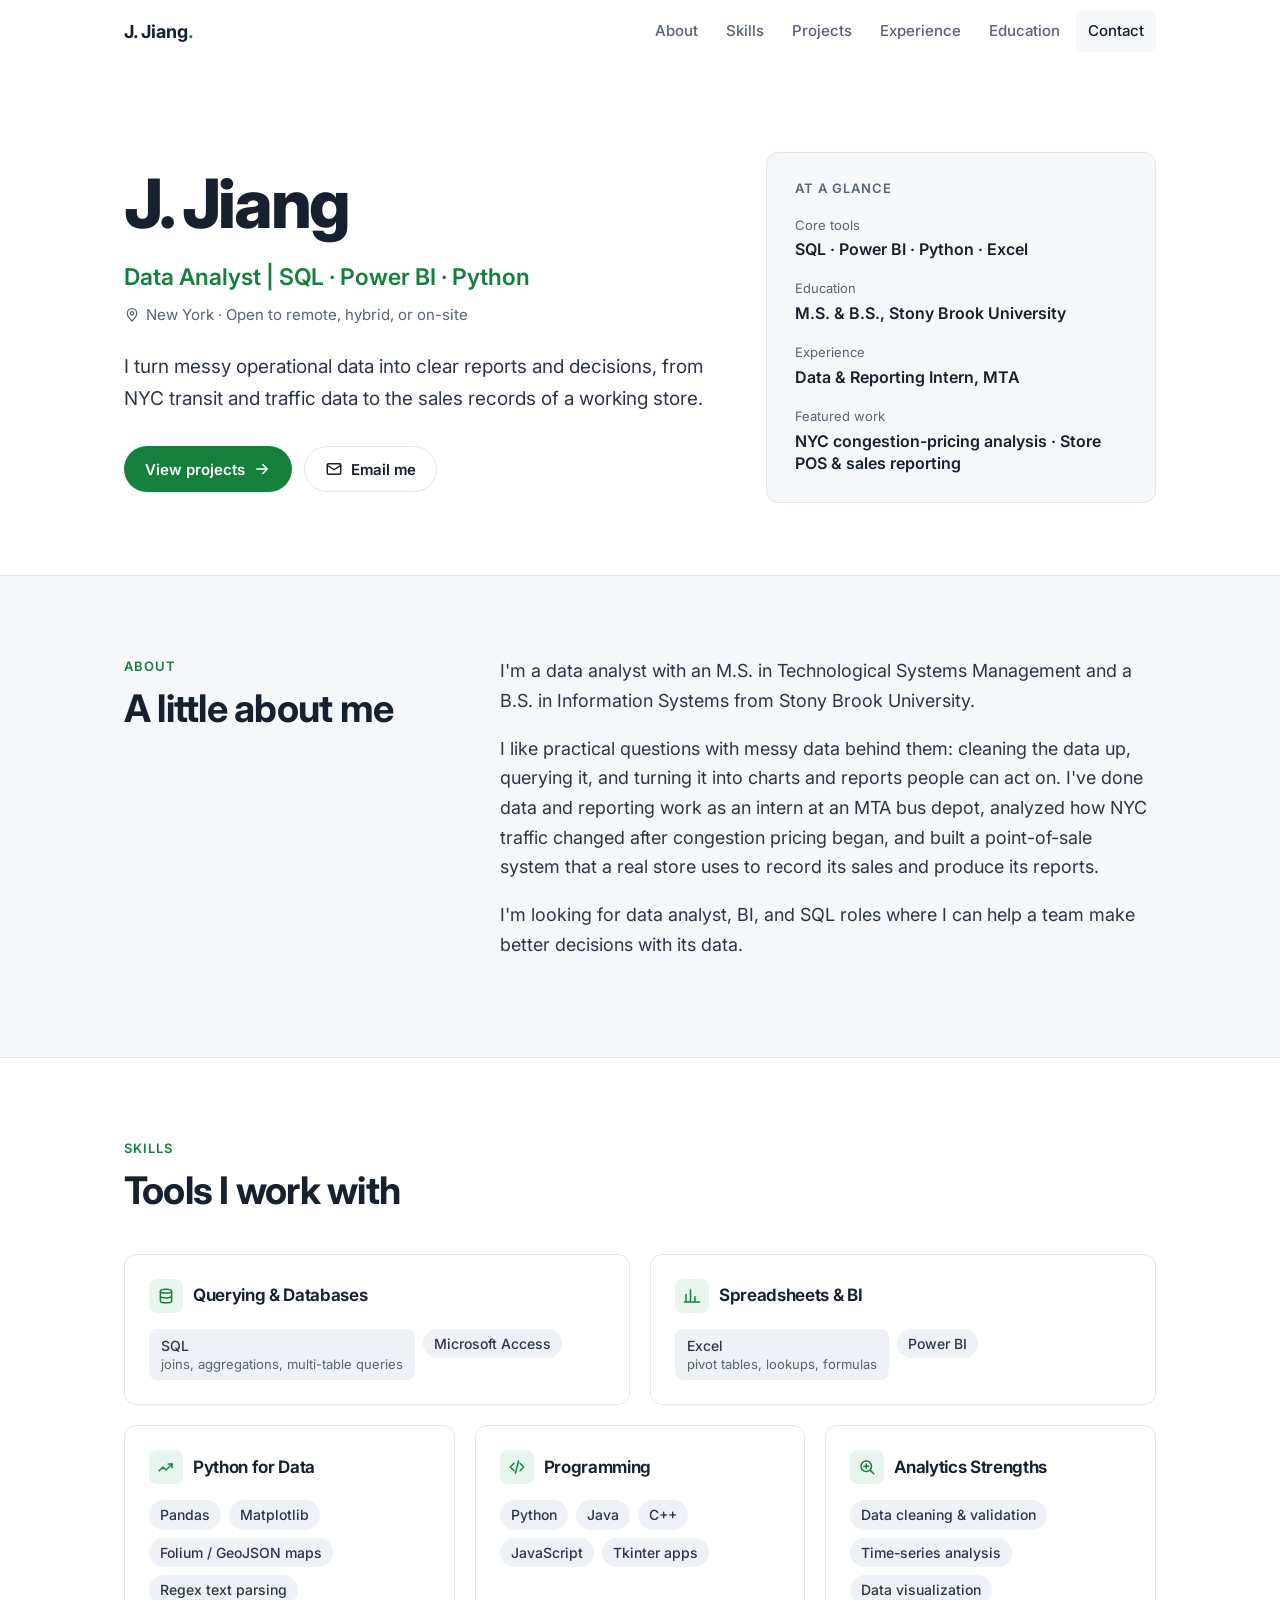
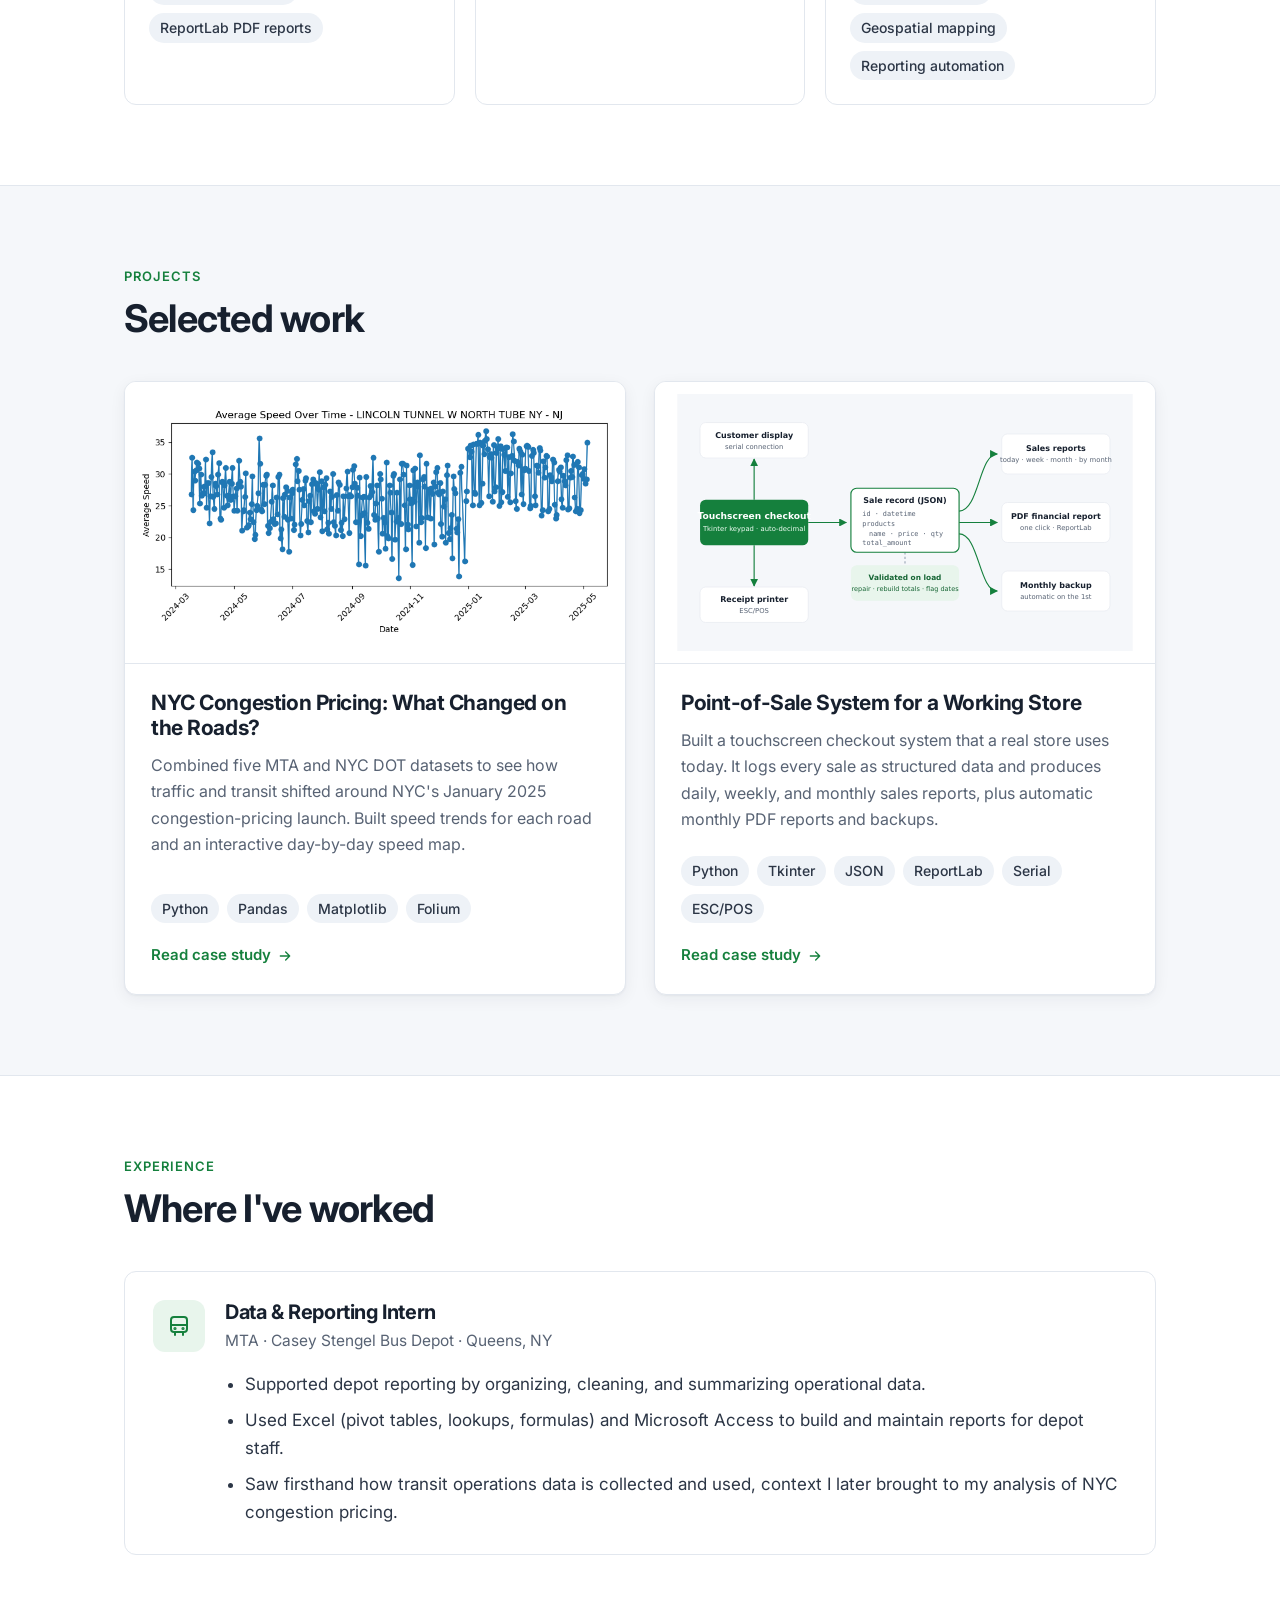
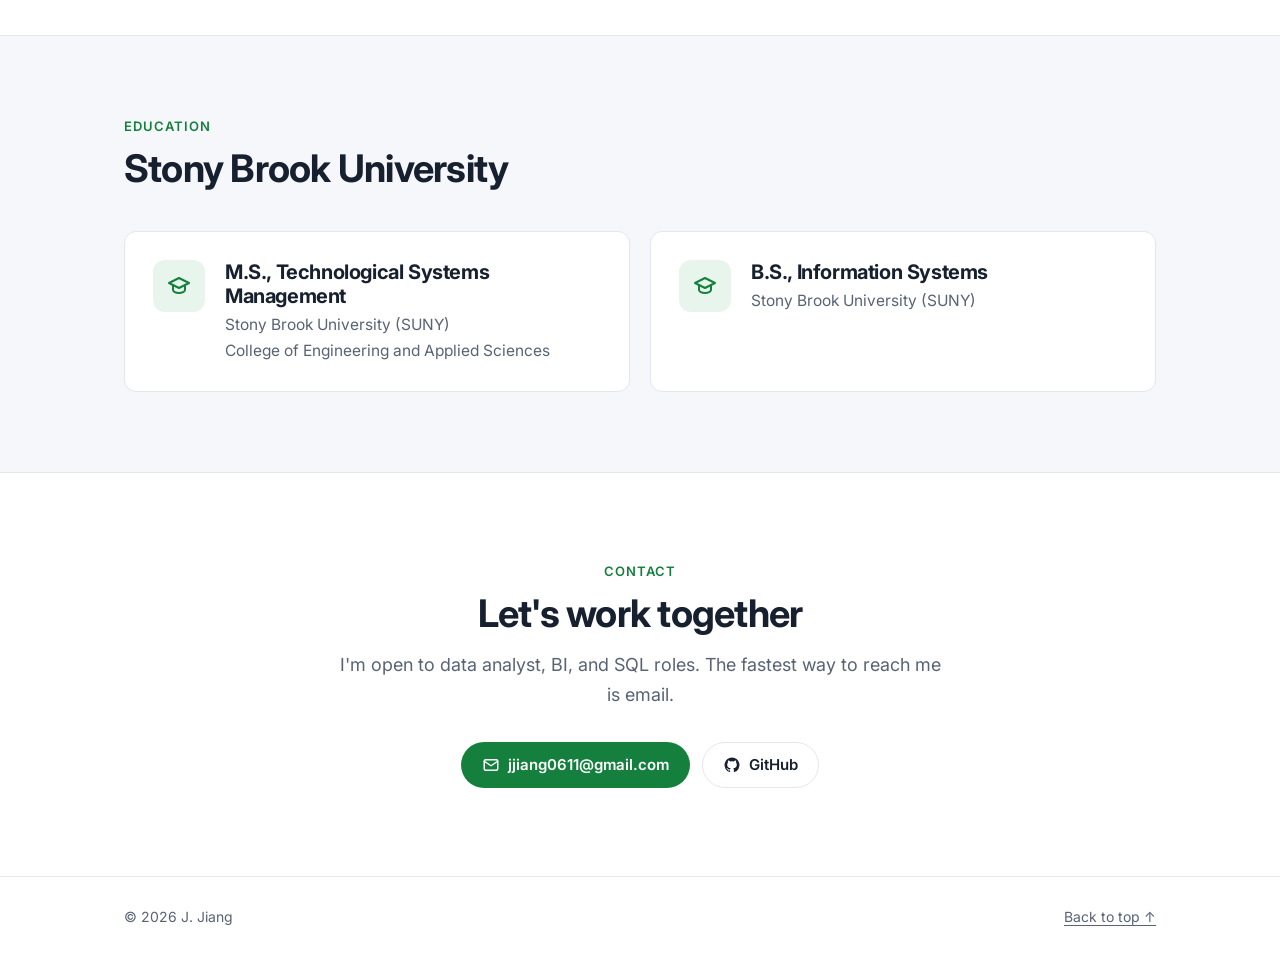
==== index.html @ 99c0aa12 "Add data analyst portfolio site Static site for GitHub Pages: home page with hero, about, skills, pr" ====
<!doctype html>
<html lang="en">
<head>
  <meta charset="utf-8">
  <meta name="viewport" content="width=device-width, initial-scale=1">
  <title>J. Jiang | Data Analyst: SQL · Power BI · Python</title>
  <meta name="description" content="J. Jiang, data analyst in New York. I turn messy operational data into clear reports and decisions, from NYC transit and traffic data to the sales records of a working store.">
  <link rel="canonical" href="https://jjiang0611.github.io/Portfolio-Website/">

  <meta property="og:type" content="website">
  <meta property="og:title" content="J. Jiang | Data Analyst: SQL · Power BI · Python">
  <meta property="og:description" content="I turn messy operational data into clear reports and decisions, from NYC transit and traffic data to the sales records of a working store.">
  <meta property="og:url" content="https://jjiang0611.github.io/Portfolio-Website/">
  <meta property="og:image" content="https://jjiang0611.github.io/Portfolio-Website/assets/img/og-image.png">
  <meta name="twitter:card" content="summary_large_image">

  <link rel="icon" href="assets/img/favicon.svg" type="image/svg+xml">
  <link rel="preconnect" href="https://fonts.googleapis.com">
  <link rel="preconnect" href="https://fonts.gstatic.com" crossorigin>
  <link href="https://fonts.googleapis.com/css2?family=Inter:wght@400;500;600;700;800&display=swap" rel="stylesheet">
  <link rel="stylesheet" href="assets/css/style.css">
</head>
<body>
  <a class="skip-link" href="#main">Skip to content</a>

  <header class="nav" id="top">
    <div class="container">
      <a class="brand" href="#top">J. Jiang<span>.</span></a>
      <button class="nav-toggle" type="button" aria-label="Open menu" aria-expanded="false" aria-controls="nav-links">
        <svg viewBox="0 0 24 24" fill="none" stroke="currentColor" stroke-width="2" stroke-linecap="round" aria-hidden="true"><path d="M4 7h16M4 12h16M4 17h16"/></svg>
      </button>
      <nav aria-label="Primary">
        <ul class="nav-links" id="nav-links">
          <li><a href="#about">About</a></li>
          <li><a href="#skills">Skills</a></li>
          <li><a href="#projects">Projects</a></li>
          <li><a href="#experience">Experience</a></li>
          <li><a href="#education">Education</a></li>
          <li><a href="#contact">Contact</a></li>
        </ul>
      </nav>
    </div>
  </header>

  <main id="main">
    <!-- Hero -->
    <section class="hero" aria-labelledby="hero-name">
      <div class="container">
        <div>
          <h1 id="hero-name">J. Jiang</h1>
          <p class="headline">Data Analyst | SQL · Power BI · Python</p>
          <p class="location">
            <svg viewBox="0 0 24 24" fill="none" stroke="currentColor" stroke-width="2" stroke-linecap="round" stroke-linejoin="round" aria-hidden="true"><path d="M12 21s-7-6.2-7-11.5a7 7 0 0 1 14 0C19 14.8 12 21 12 21z"/><circle cx="12" cy="9.5" r="2.5"/></svg>
            New York · Open to remote, hybrid, or on-site
          </p>
          <p class="lede">I turn messy operational data into clear reports and decisions, from NYC transit and traffic data to the sales records of a working store.</p>
          <div class="btn-group">
            <a class="btn btn-primary" href="#projects">
              View projects
              <svg viewBox="0 0 24 24" fill="none" stroke="currentColor" stroke-width="2" stroke-linecap="round" stroke-linejoin="round" aria-hidden="true"><path d="M5 12h14M13 6l6 6-6 6"/></svg>
            </a>
            <a class="btn btn-secondary" href="assets/resume.pdf" data-resume download>
              <svg viewBox="0 0 24 24" fill="none" stroke="currentColor" stroke-width="2" stroke-linecap="round" stroke-linejoin="round" aria-hidden="true"><path d="M12 4v11M7 10l5 5 5-5M5 20h14"/></svg>
              Download resume
            </a>
            <a class="btn btn-secondary" href="mailto:jjiang0611@gmail.com">
              <svg viewBox="0 0 24 24" fill="none" stroke="currentColor" stroke-width="2" stroke-linecap="round" stroke-linejoin="round" aria-hidden="true"><rect x="3" y="5" width="18" height="14" rx="2"/><path d="M3 7l9 6 9-6"/></svg>
              Email me
            </a>
          </div>
        </div>

        <aside class="glance" aria-label="At a glance">
          <h2>At a glance</h2>
          <dl>
            <div>
              <dt>Core tools</dt>
              <dd>SQL · Power BI · Python · Excel</dd>
            </div>
            <div>
              <dt>Education</dt>
              <dd>M.S. &amp; B.S., Stony Brook University</dd>
            </div>
            <div>
              <dt>Experience</dt>
              <dd>Data &amp; Reporting Intern, MTA</dd>
            </div>
            <div>
              <dt>Featured work</dt>
              <dd>NYC congestion-pricing analysis · Store POS &amp; sales reporting</dd>
            </div>
          </dl>
        </aside>
      </div>
    </section>

    <!-- About -->
    <section class="section section-alt" id="about" aria-labelledby="about-title">
      <div class="container about-grid">
        <div class="section-head">
          <span class="eyebrow">About</span>
          <h2 id="about-title">A little about me</h2>
        </div>
        <div class="about-body">
          <p>I'm a data analyst with an M.S. in Technological Systems Management and a B.S. in Information Systems from Stony Brook University.</p>
          <p>I like practical questions with messy data behind them: cleaning the data up, querying it, and turning it into charts and reports people can act on. I've done data and reporting work as an intern at an MTA bus depot, analyzed how NYC traffic changed after congestion pricing began, and built a point-of-sale system that a real store uses to record its sales and produce its reports.</p>
          <p>I'm looking for data analyst, BI, and SQL roles where I can help a team make better decisions with its data.</p>
        </div>
      </div>
    </section>

    <!-- Skills -->
    <section class="section" id="skills" aria-labelledby="skills-title">
      <div class="container">
        <div class="section-head">
          <span class="eyebrow">Skills</span>
          <h2 id="skills-title">Tools I work with</h2>
        </div>
        <div class="skills-grid">
          <article class="skill-card is-wide">
            <h3>
              <span class="skill-icon"><svg viewBox="0 0 24 24" fill="none" stroke="currentColor" stroke-width="2" stroke-linecap="round" stroke-linejoin="round" aria-hidden="true"><ellipse cx="12" cy="5.5" rx="7.5" ry="2.5"/><path d="M4.5 5.5v13c0 1.4 3.4 2.5 7.5 2.5s7.5-1.1 7.5-2.5v-13"/><path d="M4.5 12c0 1.4 3.4 2.5 7.5 2.5s7.5-1.1 7.5-2.5"/></svg></span>
              Querying &amp; Databases
            </h3>
            <ul class="tags">
              <li class="tag tag-detail">SQL <small>joins, aggregations, multi-table queries</small></li>
              <li class="tag">Microsoft Access</li>
            </ul>
          </article>

          <article class="skill-card is-wide">
            <h3>
              <span class="skill-icon"><svg viewBox="0 0 24 24" fill="none" stroke="currentColor" stroke-width="2" stroke-linecap="round" stroke-linejoin="round" aria-hidden="true"><path d="M4 20V10M10 20V4M16 20v-7M22 20H2"/></svg></span>
              Spreadsheets &amp; BI
            </h3>
            <ul class="tags">
              <li class="tag tag-detail">Excel <small>pivot tables, lookups, formulas</small></li>
              <li class="tag">Power BI</li>
            </ul>
          </article>

          <article class="skill-card">
            <h3>
              <span class="skill-icon"><svg viewBox="0 0 24 24" fill="none" stroke="currentColor" stroke-width="2" stroke-linecap="round" stroke-linejoin="round" aria-hidden="true"><path d="M3 17l5-5 4 4 8-8"/><path d="M15 8h5v5"/></svg></span>
              Python for Data
            </h3>
            <ul class="tags">
              <li class="tag">Pandas</li>
              <li class="tag">Matplotlib</li>
              <li class="tag">Folium / GeoJSON maps</li>
              <li class="tag">Regex text parsing</li>
              <li class="tag">ReportLab PDF reports</li>
            </ul>
          </article>

          <article class="skill-card">
            <h3>
              <span class="skill-icon"><svg viewBox="0 0 24 24" fill="none" stroke="currentColor" stroke-width="2" stroke-linecap="round" stroke-linejoin="round" aria-hidden="true"><path d="M8 7l-5 5 5 5M16 7l5 5-5 5M14 4l-4 16"/></svg></span>
              Programming
            </h3>
            <ul class="tags">
              <li class="tag">Python</li>
              <li class="tag">Java</li>
              <li class="tag">C++</li>
              <li class="tag">JavaScript</li>
              <li class="tag">Tkinter apps</li>
            </ul>
          </article>

          <article class="skill-card">
            <h3>
              <span class="skill-icon"><svg viewBox="0 0 24 24" fill="none" stroke="currentColor" stroke-width="2" stroke-linecap="round" stroke-linejoin="round" aria-hidden="true"><circle cx="11" cy="11" r="7"/><path d="M21 21l-4.5-4.5M8 11h6M11 8v6"/></svg></span>
              Analytics Strengths
            </h3>
            <ul class="tags">
              <li class="tag">Data cleaning &amp; validation</li>
              <li class="tag">Time-series analysis</li>
              <li class="tag">Data visualization</li>
              <li class="tag">Geospatial mapping</li>
              <li class="tag">Reporting automation</li>
            </ul>
          </article>
        </div>
      </div>
    </section>

    <!-- Projects -->
    <section class="section section-alt" id="projects" aria-labelledby="projects-title">
      <div class="container">
        <div class="section-head">
          <span class="eyebrow">Projects</span>
          <h2 id="projects-title">Selected work</h2>
        </div>
        <div class="projects-grid">
          <article class="project-card">
            <div class="project-thumb">
              <img src="assets/img/lincoln-tunnel-west-north-tube.png" alt="Line chart of average daily speed in the Lincoln Tunnel westbound north tube, March 2024 to May 2025, rising after January 2025." loading="lazy" width="790" height="390">
            </div>
            <div class="project-body">
              <h3><a href="projects/congestion-pricing.html">NYC Congestion Pricing: What Changed on the Roads?</a></h3>
              <p>Combined five MTA and NYC DOT datasets to see how traffic and transit shifted around NYC's January 2025 congestion-pricing launch. Built speed trends for each road and an interactive day-by-day speed map.</p>
              <ul class="tags" aria-label="Tools">
                <li class="tag">Python</li>
                <li class="tag">Pandas</li>
                <li class="tag">Matplotlib</li>
                <li class="tag">Folium</li>
              </ul>
              <span class="read-more" aria-hidden="true">
                Read case study
                <svg viewBox="0 0 24 24" fill="none" stroke="currentColor" stroke-width="2" stroke-linecap="round" stroke-linejoin="round"><path d="M5 12h14M13 6l6 6-6 6"/></svg>
              </span>
            </div>
          </article>

          <article class="project-card">
            <div class="project-thumb">
              <img src="assets/img/pos-data-flow.svg" alt="Diagram: touchscreen checkout feeds a customer display, a receipt printer, and a JSON sale record that powers sales reports, PDF reports, and monthly backups." loading="lazy" width="800" height="450">
            </div>
            <div class="project-body">
              <h3><a href="projects/pos-system.html">Point-of-Sale System for a Working Store</a></h3>
              <p>Built a touchscreen checkout system that a real store uses today. It logs every sale as structured data and produces daily, weekly, and monthly sales reports, plus automatic monthly PDF reports and backups.</p>
              <ul class="tags" aria-label="Tools">
                <li class="tag">Python</li>
                <li class="tag">Tkinter</li>
                <li class="tag">JSON</li>
                <li class="tag">ReportLab</li>
                <li class="tag">Serial</li>
                <li class="tag">ESC/POS</li>
              </ul>
              <span class="read-more" aria-hidden="true">
                Read case study
                <svg viewBox="0 0 24 24" fill="none" stroke="currentColor" stroke-width="2" stroke-linecap="round" stroke-linejoin="round"><path d="M5 12h14M13 6l6 6-6 6"/></svg>
              </span>
            </div>
          </article>
        </div>
      </div>
    </section>

    <!-- Experience -->
    <section class="section" id="experience" aria-labelledby="experience-title">
      <div class="container">
        <div class="section-head">
          <span class="eyebrow">Experience</span>
          <h2 id="experience-title">Where I've worked</h2>
        </div>
        <div class="entries">
          <article class="entry">
            <div class="entry-icon"><svg viewBox="0 0 24 24" fill="none" stroke="currentColor" stroke-width="2" stroke-linecap="round" stroke-linejoin="round" aria-hidden="true"><rect x="4" y="3" width="16" height="15" rx="3"/><path d="M4 11h16M8 18v3M16 18v3"/><circle cx="8" cy="14.5" r="0.6" fill="currentColor"/><circle cx="16" cy="14.5" r="0.6" fill="currentColor"/></svg></div>
            <div>
              <h3>Data &amp; Reporting Intern</h3>
              <p class="org">MTA · Casey Stengel Bus Depot · Queens, NY</p>
              <ul>
                <li>Supported depot reporting by organizing, cleaning, and summarizing operational data.</li>
                <li>Used Excel (pivot tables, lookups, formulas) and Microsoft Access to build and maintain reports for depot staff.</li>
                <li>Saw firsthand how transit operations data is collected and used, context I later brought to my analysis of NYC congestion pricing.</li>
              </ul>
            </div>
          </article>
        </div>
      </div>
    </section>

    <!-- Education -->
    <section class="section section-alt" id="education" aria-labelledby="education-title">
      <div class="container">
        <div class="section-head">
          <span class="eyebrow">Education</span>
          <h2 id="education-title">Stony Brook University</h2>
        </div>
        <div class="edu-grid">
          <article class="entry">
            <div class="entry-icon"><svg viewBox="0 0 24 24" fill="none" stroke="currentColor" stroke-width="2" stroke-linecap="round" stroke-linejoin="round" aria-hidden="true"><path d="M2 9l10-5 10 5-10 5z"/><path d="M6 11v5c0 1.5 2.7 3 6 3s6-1.5 6-3v-5"/></svg></div>
            <div>
              <h3>M.S., Technological Systems Management</h3>
              <p class="org">Stony Brook University (SUNY)<br>College of Engineering and Applied Sciences</p>
            </div>
          </article>
          <article class="entry">
            <div class="entry-icon"><svg viewBox="0 0 24 24" fill="none" stroke="currentColor" stroke-width="2" stroke-linecap="round" stroke-linejoin="round" aria-hidden="true"><path d="M2 9l10-5 10 5-10 5z"/><path d="M6 11v5c0 1.5 2.7 3 6 3s6-1.5 6-3v-5"/></svg></div>
            <div>
              <h3>B.S., Information Systems</h3>
              <p class="org">Stony Brook University (SUNY)</p>
            </div>
          </article>
        </div>
      </div>
    </section>

    <!-- Contact -->
    <section class="contact" id="contact" aria-labelledby="contact-title">
      <div class="container">
        <span class="eyebrow">Contact</span>
        <h2 id="contact-title">Let's work together</h2>
        <p>I'm open to data analyst, BI, and SQL roles. The fastest way to reach me is email.</p>
        <div class="btn-group">
          <a class="btn btn-primary" href="mailto:jjiang0611@gmail.com">
            <svg viewBox="0 0 24 24" fill="none" stroke="currentColor" stroke-width="2" stroke-linecap="round" stroke-linejoin="round" aria-hidden="true"><rect x="3" y="5" width="18" height="14" rx="2"/><path d="M3 7l9 6 9-6"/></svg>
            jjiang0611@gmail.com
          </a>
          <a class="btn btn-secondary" href="https://github.com/jjiang0611" target="_blank" rel="noopener">
            <svg viewBox="0 0 24 24" fill="currentColor" aria-hidden="true"><path d="M12 2a10 10 0 0 0-3.16 19.49c.5.09.68-.22.68-.48v-1.7c-2.78.6-3.37-1.34-3.37-1.34-.45-1.16-1.11-1.47-1.11-1.47-.91-.62.07-.6.07-.6 1 .07 1.53 1.03 1.53 1.03.9 1.52 2.34 1.08 2.91.83.09-.65.35-1.09.63-1.34-2.22-.25-4.55-1.11-4.55-4.94 0-1.09.39-1.98 1.03-2.68-.1-.25-.45-1.27.1-2.64 0 0 .84-.27 2.75 1.02a9.56 9.56 0 0 1 5 0c1.91-1.29 2.75-1.02 2.75-1.02.55 1.37.2 2.39.1 2.64.64.7 1.03 1.59 1.03 2.68 0 3.84-2.34 4.69-4.57 4.93.36.31.68.92.68 1.85v2.75c0 .27.18.58.69.48A10 10 0 0 0 12 2z"/></svg>
            GitHub
          </a>
          <a class="btn btn-secondary" href="assets/resume.pdf" data-resume download>
            <svg viewBox="0 0 24 24" fill="none" stroke="currentColor" stroke-width="2" stroke-linecap="round" stroke-linejoin="round" aria-hidden="true"><path d="M12 4v11M7 10l5 5 5-5M5 20h14"/></svg>
            Download resume
          </a>
        </div>
      </div>
    </section>
  </main>

  <footer class="footer">
    <div class="container">
      <span>© <span data-year>2026</span> J. Jiang</span>
      <a href="#top">Back to top ↑</a>
    </div>
  </footer>

  <script src="assets/js/main.js"></script>
</body>
</html>
---- assets/css/style.css ----
/* ==========================================================================
   J. Jiang — Portfolio
   Clean, light, single-accent theme.
   ========================================================================== */

:root {
  --bg: #ffffff;
  --surface: #f5f7fa;
  --surface-2: #eef2f7;
  --text: #17202e;
  --muted: #586374;
  --border: #e2e7ee;
  --accent: #15803d;
  --accent-ink: #166534;
  --accent-soft: #e8f5ec;

  --radius: 12px;
  --radius-sm: 8px;
  --shadow: 0 1px 2px rgba(23, 32, 46, 0.04), 0 4px 16px rgba(23, 32, 46, 0.06);
  --shadow-hover: 0 2px 4px rgba(23, 32, 46, 0.06), 0 12px 32px rgba(23, 32, 46, 0.10);

  --max: 1080px;
  --gutter: 24px;
  --nav-h: 64px;

  --font: "Inter", system-ui, -apple-system, "Segoe UI", Roboto, sans-serif;
}

*,
*::before,
*::after {
  box-sizing: border-box;
}

html {
  scroll-behavior: smooth;
  scroll-padding-top: calc(var(--nav-h) + 16px);
  -webkit-text-size-adjust: 100%;
}

body {
  margin: 0;
  background: var(--bg);
  color: var(--text);
  font-family: var(--font);
  font-size: 17px;
  line-height: 1.65;
  -webkit-font-smoothing: antialiased;
}

[hidden] {
  display: none !important;
}

img,
svg {
  display: block;
  max-width: 100%;
  height: auto;
}

a {
  color: var(--accent);
  text-decoration-thickness: 1px;
  text-underline-offset: 3px;
}

a:hover {
  color: var(--accent-ink);
}

:focus-visible {
  outline: 3px solid var(--accent);
  outline-offset: 3px;
  border-radius: 4px;
}

h1,
h2,
h3 {
  line-height: 1.2;
  letter-spacing: -0.02em;
  margin: 0;
}

p {
  margin: 0 0 1em;
}

.container {
  width: 100%;
  max-width: var(--max);
  margin: 0 auto;
  padding: 0 var(--gutter);
}

.skip-link {
  position: absolute;
  left: -999px;
  top: 8px;
  background: var(--text);
  color: #fff;
  padding: 8px 14px;
  border-radius: var(--radius-sm);
  z-index: 100;
}

.skip-link:focus {
  left: 8px;
}

/* --- Navigation ---------------------------------------------------------- */

.nav {
  position: sticky;
  top: 0;
  z-index: 50;
  height: var(--nav-h);
  background: rgba(255, 255, 255, 0.92);
  backdrop-filter: saturate(180%) blur(10px);
  -webkit-backdrop-filter: saturate(180%) blur(10px);
  border-bottom: 1px solid transparent;
  transition: border-color 0.2s ease;
}

.nav.is-scrolled {
  border-bottom-color: var(--border);
}

.nav .container {
  display: flex;
  align-items: center;
  justify-content: space-between;
  height: 100%;
}

.brand {
  font-weight: 700;
  font-size: 18px;
  letter-spacing: -0.01em;
  color: var(--text);
  text-decoration: none;
}

.brand:hover {
  color: var(--text);
}

.brand span {
  color: var(--accent);
}

.nav-links {
  display: flex;
  align-items: center;
  gap: 4px;
  list-style: none;
  margin: 0;
  padding: 0;
}

.nav-links a {
  display: block;
  padding: 8px 12px;
  border-radius: var(--radius-sm);
  color: var(--muted);
  font-size: 15px;
  font-weight: 500;
  text-decoration: none;
}

.nav-links a:hover,
.nav-links a[aria-current="true"] {
  color: var(--text);
  background: var(--surface);
}

.nav-toggle {
  display: none;
  align-items: center;
  justify-content: center;
  width: 44px;
  height: 44px;
  margin-right: -10px;
  border: 0;
  background: transparent;
  color: var(--text);
  cursor: pointer;
  border-radius: var(--radius-sm);
}

.nav-toggle svg {
  width: 24px;
  height: 24px;
}

/* --- Buttons ------------------------------------------------------------- */

.btn {
  display: inline-flex;
  align-items: center;
  gap: 8px;
  min-height: 46px;
  padding: 10px 20px;
  border-radius: 999px;
  border: 1px solid transparent;
  font: inherit;
  font-size: 15px;
  font-weight: 600;
  line-height: 1;
  text-decoration: none;
  cursor: pointer;
  transition: background 0.15s ease, border-color 0.15s ease, color 0.15s ease, transform 0.15s ease;
}

.btn svg {
  width: 18px;
  height: 18px;
  flex: none;
}

.btn-primary {
  background: var(--accent);
  color: #fff;
}

.btn-primary:hover {
  background: var(--accent-ink);
  color: #fff;
}

.btn-secondary {
  background: var(--bg);
  border-color: var(--border);
  color: var(--text);
}

.btn-secondary:hover {
  border-color: #c9d1dc;
  background: var(--surface);
  color: var(--text);
}

.btn-group {
  display: flex;
  flex-wrap: wrap;
  gap: 12px;
}

/* --- Hero ---------------------------------------------------------------- */

.hero {
  padding: 88px 0 72px;
}

.hero .container {
  display: grid;
  grid-template-columns: minmax(0, 1.5fr) minmax(0, 1fr);
  gap: 56px;
  align-items: center;
}

.hero h1 {
  font-size: clamp(44px, 7vw, 68px);
  font-weight: 800;
  letter-spacing: -0.035em;
}

.hero .headline {
  margin: 14px 0 6px;
  font-size: clamp(19px, 2.4vw, 23px);
  font-weight: 600;
  color: var(--accent);
}

.hero .location {
  display: flex;
  align-items: center;
  gap: 6px;
  margin: 0 0 24px;
  color: var(--muted);
  font-size: 15px;
}

.hero .location svg {
  width: 16px;
  height: 16px;
  flex: none;
}

.hero .lede {
  max-width: 34em;
  font-size: 19px;
  color: #2c3646;
  margin-bottom: 32px;
}

.glance {
  background: var(--surface);
  border: 1px solid var(--border);
  border-radius: var(--radius);
  padding: 28px;
}

.glance h2 {
  font-size: 13px;
  font-weight: 600;
  letter-spacing: 0.08em;
  text-transform: uppercase;
  color: var(--muted);
  margin-bottom: 18px;
}

.glance dl {
  margin: 0;
  display: grid;
  gap: 18px;
}

.glance dt {
  font-size: 13px;
  color: var(--muted);
  margin-bottom: 2px;
}

.glance dd {
  margin: 0;
  font-weight: 600;
  font-size: 16px;
  line-height: 1.4;
}

/* --- Sections ------------------------------------------------------------ */

.section {
  padding: 80px 0;
}

.section-alt {
  background: var(--surface);
  border-top: 1px solid var(--border);
  border-bottom: 1px solid var(--border);
}

.section-head {
  margin-bottom: 40px;
}

.eyebrow {
  display: block;
  font-size: 13px;
  font-weight: 600;
  letter-spacing: 0.08em;
  text-transform: uppercase;
  color: var(--accent);
  margin-bottom: 8px;
}

.section-head h2 {
  font-size: clamp(30px, 4vw, 38px);
  font-weight: 700;
}

.about-grid {
  display: grid;
  grid-template-columns: minmax(0, 1fr) minmax(0, 2fr);
  gap: 48px;
}

.about-grid .section-head {
  margin-bottom: 0;
}

.about-body {
  font-size: 18px;
  color: #2c3646;
  max-width: 40em;
}

/* --- Skills -------------------------------------------------------------- */

.skills-grid {
  display: grid;
  grid-template-columns: repeat(6, minmax(0, 1fr));
  gap: 20px;
}

/* Two wide cards on the first row, three on the second */
.skill-card {
  grid-column: span 2;
}

.skill-card.is-wide {
  grid-column: span 3;
}

.skill-card {
  background: var(--bg);
  border: 1px solid var(--border);
  border-radius: var(--radius);
  padding: 24px;
}

.skill-card h3 {
  display: flex;
  align-items: center;
  gap: 10px;
  font-size: 17px;
  font-weight: 650;
  margin-bottom: 16px;
}

.skill-icon {
  display: grid;
  place-items: center;
  width: 34px;
  height: 34px;
  border-radius: var(--radius-sm);
  background: var(--accent-soft);
  color: var(--accent);
  flex: none;
}

.skill-icon svg {
  width: 18px;
  height: 18px;
}

.tags {
  display: flex;
  flex-wrap: wrap;
  gap: 8px;
  align-items: flex-start;
  list-style: none;
  margin: 0;
  padding: 0;
}

.tag {
  display: inline-block;
  padding: 5px 11px;
  border-radius: 999px;
  background: var(--surface-2);
  color: #2c3646;
  font-size: 14px;
  font-weight: 500;
  line-height: 1.4;
}

.tag small {
  color: var(--muted);
  font-size: 13px;
  font-weight: 400;
}

/* A tool with a short list of specifics under it */
.tag-detail {
  border-radius: var(--radius-sm);
  padding: 7px 12px;
}

.tag-detail small {
  display: block;
}

/* --- Projects ------------------------------------------------------------ */

.projects-grid {
  display: grid;
  grid-template-columns: repeat(2, minmax(0, 1fr));
  gap: 28px;
}

.project-card {
  position: relative;
  display: flex;
  flex-direction: column;
  background: var(--bg);
  border: 1px solid var(--border);
  border-radius: var(--radius);
  overflow: hidden;
  box-shadow: var(--shadow);
  transition: box-shadow 0.2s ease, transform 0.2s ease;
}

.project-card:hover {
  box-shadow: var(--shadow-hover);
  transform: translateY(-2px);
}

.project-thumb {
  aspect-ratio: 16 / 9;
  background: var(--surface);
  border-bottom: 1px solid var(--border);
  overflow: hidden;
}

.project-thumb img,
.project-thumb svg {
  width: 100%;
  height: 100%;
  object-fit: cover;
  object-position: center;
}

.project-thumb img {
  object-fit: contain;
  padding: 12px;
  background: #fff;
}

.project-body {
  display: flex;
  flex-direction: column;
  flex: 1;
  padding: 26px;
}

.project-body h3 {
  font-size: 21px;
  font-weight: 700;
  margin-bottom: 12px;
}

.project-body h3 a {
  color: var(--text);
  text-decoration: none;
}

/* Whole card is clickable via the title link */
.project-body h3 a::after {
  content: "";
  position: absolute;
  inset: 0;
}

.project-body p {
  color: var(--muted);
  font-size: 16px;
}

.project-body .tags {
  margin-top: auto;
  padding-top: 8px;
}

.read-more {
  display: inline-flex;
  align-items: center;
  gap: 6px;
  margin-top: 20px;
  font-size: 15px;
  font-weight: 600;
  color: var(--accent);
}

.read-more svg {
  width: 16px;
  height: 16px;
  transition: transform 0.15s ease;
}

.project-card:hover .read-more svg {
  transform: translateX(3px);
}

/* --- Timeline (experience / education) ----------------------------------- */

.entries {
  display: grid;
  gap: 20px;
}

.entry {
  display: grid;
  grid-template-columns: 52px minmax(0, 1fr);
  gap: 20px;
  background: var(--bg);
  border: 1px solid var(--border);
  border-radius: var(--radius);
  padding: 28px;
}

.entry-icon {
  display: grid;
  place-items: center;
  width: 52px;
  height: 52px;
  border-radius: var(--radius);
  background: var(--accent-soft);
  color: var(--accent);
}

.entry-icon svg {
  width: 24px;
  height: 24px;
}

.entry h3 {
  font-size: 20px;
  font-weight: 700;
}

.entry .org {
  margin: 4px 0 0;
  color: var(--muted);
  font-size: 15.5px;
}

.entry ul {
  margin: 16px 0 0;
  padding-left: 20px;
  color: #2c3646;
}

.entry li + li {
  margin-top: 8px;
}

.edu-grid {
  display: grid;
  grid-template-columns: repeat(2, minmax(0, 1fr));
  gap: 20px;
}

/* --- Contact ------------------------------------------------------------- */

.contact {
  padding: 88px 0;
  text-align: center;
}

.contact h2 {
  font-size: clamp(30px, 4vw, 38px);
  font-weight: 700;
  margin-bottom: 14px;
}

.contact p {
  max-width: 34em;
  margin: 0 auto 32px;
  color: var(--muted);
  font-size: 18px;
}

.contact .btn-group {
  justify-content: center;
}

.footer {
  border-top: 1px solid var(--border);
  padding: 28px 0;
  color: var(--muted);
  font-size: 14px;
}

.footer .container {
  display: flex;
  justify-content: space-between;
  gap: 16px;
  flex-wrap: wrap;
}

.footer a {
  color: var(--muted);
}

/* --- Case study pages ---------------------------------------------------- */

.cs-header {
  padding: 56px 0 48px;
  background: var(--surface);
  border-bottom: 1px solid var(--border);
}

.back-link {
  display: inline-flex;
  align-items: center;
  gap: 6px;
  margin-bottom: 28px;
  font-size: 15px;
  font-weight: 600;
  text-decoration: none;
}

.back-link svg {
  width: 16px;
  height: 16px;
}

.cs-meta {
  font-size: 14px;
  font-weight: 600;
  letter-spacing: 0.06em;
  text-transform: uppercase;
  color: var(--accent);
  margin-bottom: 12px;
}

.cs-header h1 {
  font-size: clamp(34px, 5.5vw, 50px);
  font-weight: 800;
  letter-spacing: -0.03em;
  max-width: 18em;
}

.cs-summary {
  margin: 18px 0 24px;
  max-width: 40em;
  font-size: 19px;
  color: #2c3646;
}

.cs-header .btn-group {
  margin-top: 28px;
}

.cs-body {
  padding: 64px 0 88px;
}

.cs-header .container,
.cs-body .container {
  max-width: 848px;
}

.cs-section + .cs-section {
  margin-top: 52px;
}

.cs-section h2 {
  font-size: 26px;
  font-weight: 700;
  margin-bottom: 16px;
}

.cs-section > p,
.cs-section li {
  color: #2c3646;
}

.cs-section ul {
  margin: 0;
  padding-left: 22px;
}

.cs-section li + li {
  margin-top: 10px;
}

.cs-section li ul {
  margin-top: 10px;
}

.figure {
  margin: 28px 0 0;
  background: #fff;
  border: 1px solid var(--border);
  border-radius: var(--radius);
  padding: 16px;
}

.figure img {
  width: 100%;
  border-radius: 4px;
}

.figure figcaption {
  margin-top: 12px;
  color: var(--muted);
  font-size: 14.5px;
  line-height: 1.5;
}

.callout {
  margin-top: 28px;
  padding: 22px 24px;
  border-left: 4px solid var(--accent);
  background: var(--accent-soft);
  border-radius: 0 var(--radius-sm) var(--radius-sm) 0;
  color: #1f2a3a;
}

.callout p:last-child {
  margin-bottom: 0;
}

.cs-next {
  margin-top: 64px;
  padding-top: 32px;
  border-top: 1px solid var(--border);
  display: flex;
  justify-content: space-between;
  gap: 16px;
  flex-wrap: wrap;
}

/* --- Responsive ---------------------------------------------------------- */

@media (max-width: 900px) {
  .skills-grid {
    grid-template-columns: repeat(2, minmax(0, 1fr));
  }

  .skill-card,
  .skill-card.is-wide {
    grid-column: auto;
  }

  .hero .container,
  .about-grid {
    grid-template-columns: 1fr;
    gap: 36px;
  }

  .hero {
    padding: 56px 0 56px;
  }
}

@media (max-width: 760px) {
  :root {
    --gutter: 16px;
  }

  body {
    font-size: 16px;
  }

  .nav-toggle {
    display: inline-flex;
    order: 2;
  }

  .nav nav {
    order: 1;
  }

  .nav-links {
    position: absolute;
    top: var(--nav-h);
    left: 0;
    right: 0;
    flex-direction: column;
    align-items: stretch;
    gap: 0;
    padding: 8px var(--gutter) 16px;
    background: var(--bg);
    border-bottom: 1px solid var(--border);
    box-shadow: 0 12px 24px rgba(23, 32, 46, 0.08);
    display: none;
  }

  .nav-links.is-open {
    display: flex;
  }

  .nav-links a {
    padding: 12px;
    font-size: 16px;
  }

  .projects-grid,
  .edu-grid,
  .skills-grid {
    grid-template-columns: 1fr;
  }

  .section {
    padding: 60px 0;
  }

  .hero .lede,
  .about-body,
  .cs-summary {
    font-size: 17px;
  }

  .entry {
    grid-template-columns: 1fr;
    gap: 14px;
    padding: 22px;
  }

  .entry-icon {
    width: 44px;
    height: 44px;
  }

  .skill-card,
  .project-body,
  .glance {
    padding: 22px;
  }

  .btn-group .btn {
    flex: 1 1 auto;
    justify-content: center;
  }
}

@media (prefers-reduced-motion: reduce) {
  html {
    scroll-behavior: auto;
  }

  *,
  *::before,
  *::after {
    transition: none !important;
  }
}

@media print {
  .nav,
  .btn-group,
  .footer {
    display: none;
  }
}
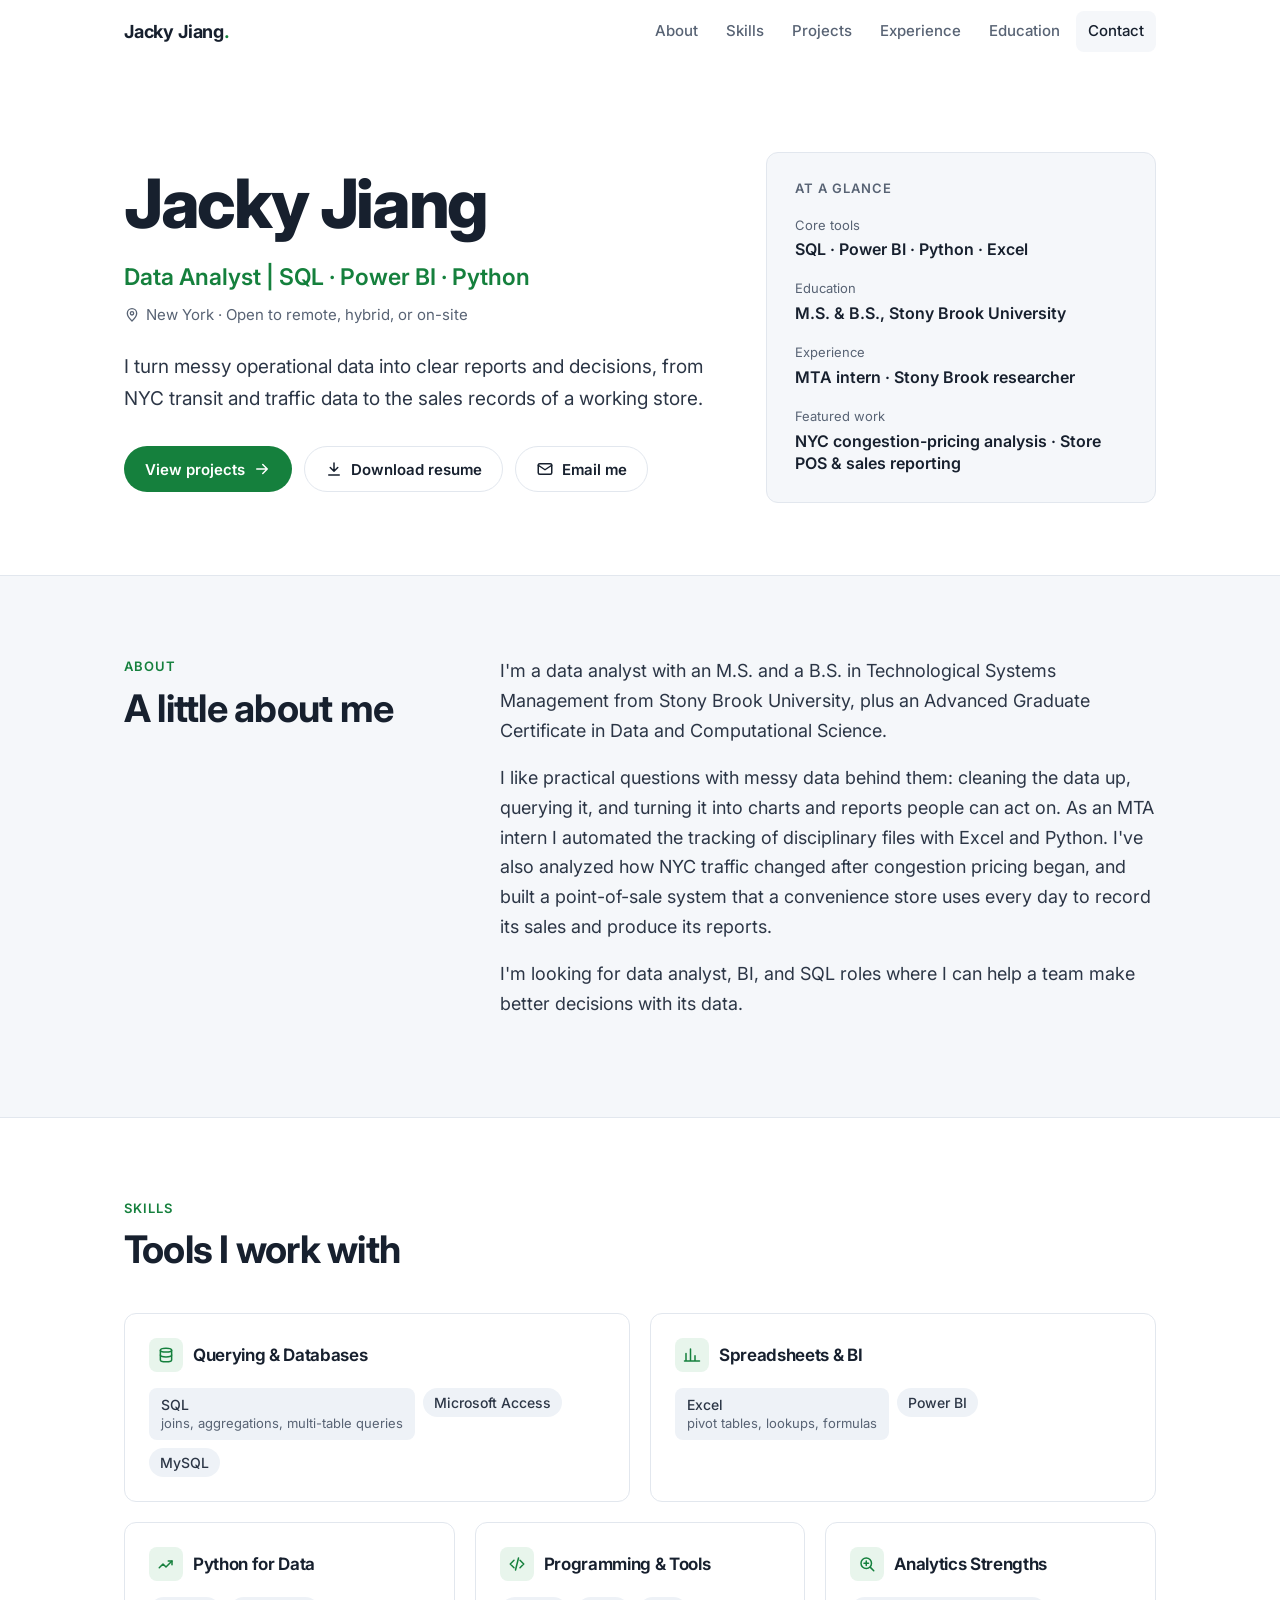
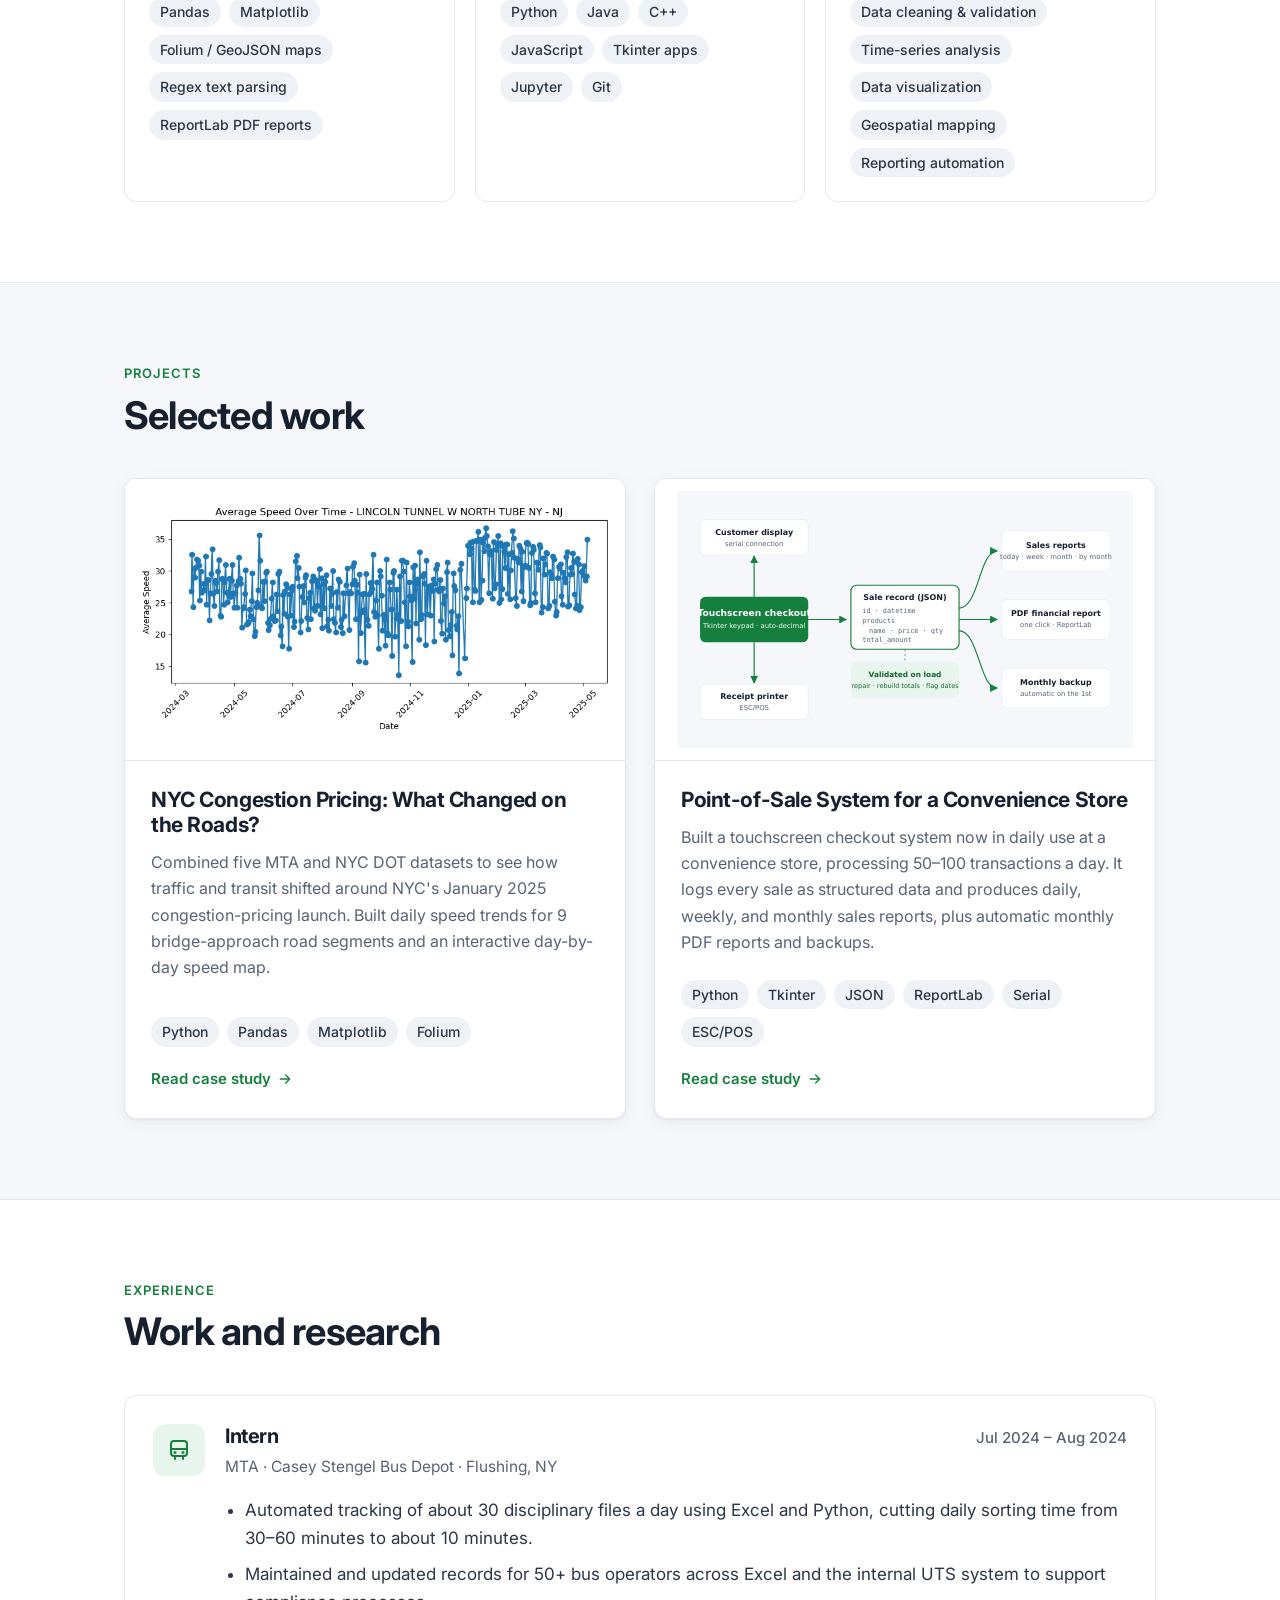
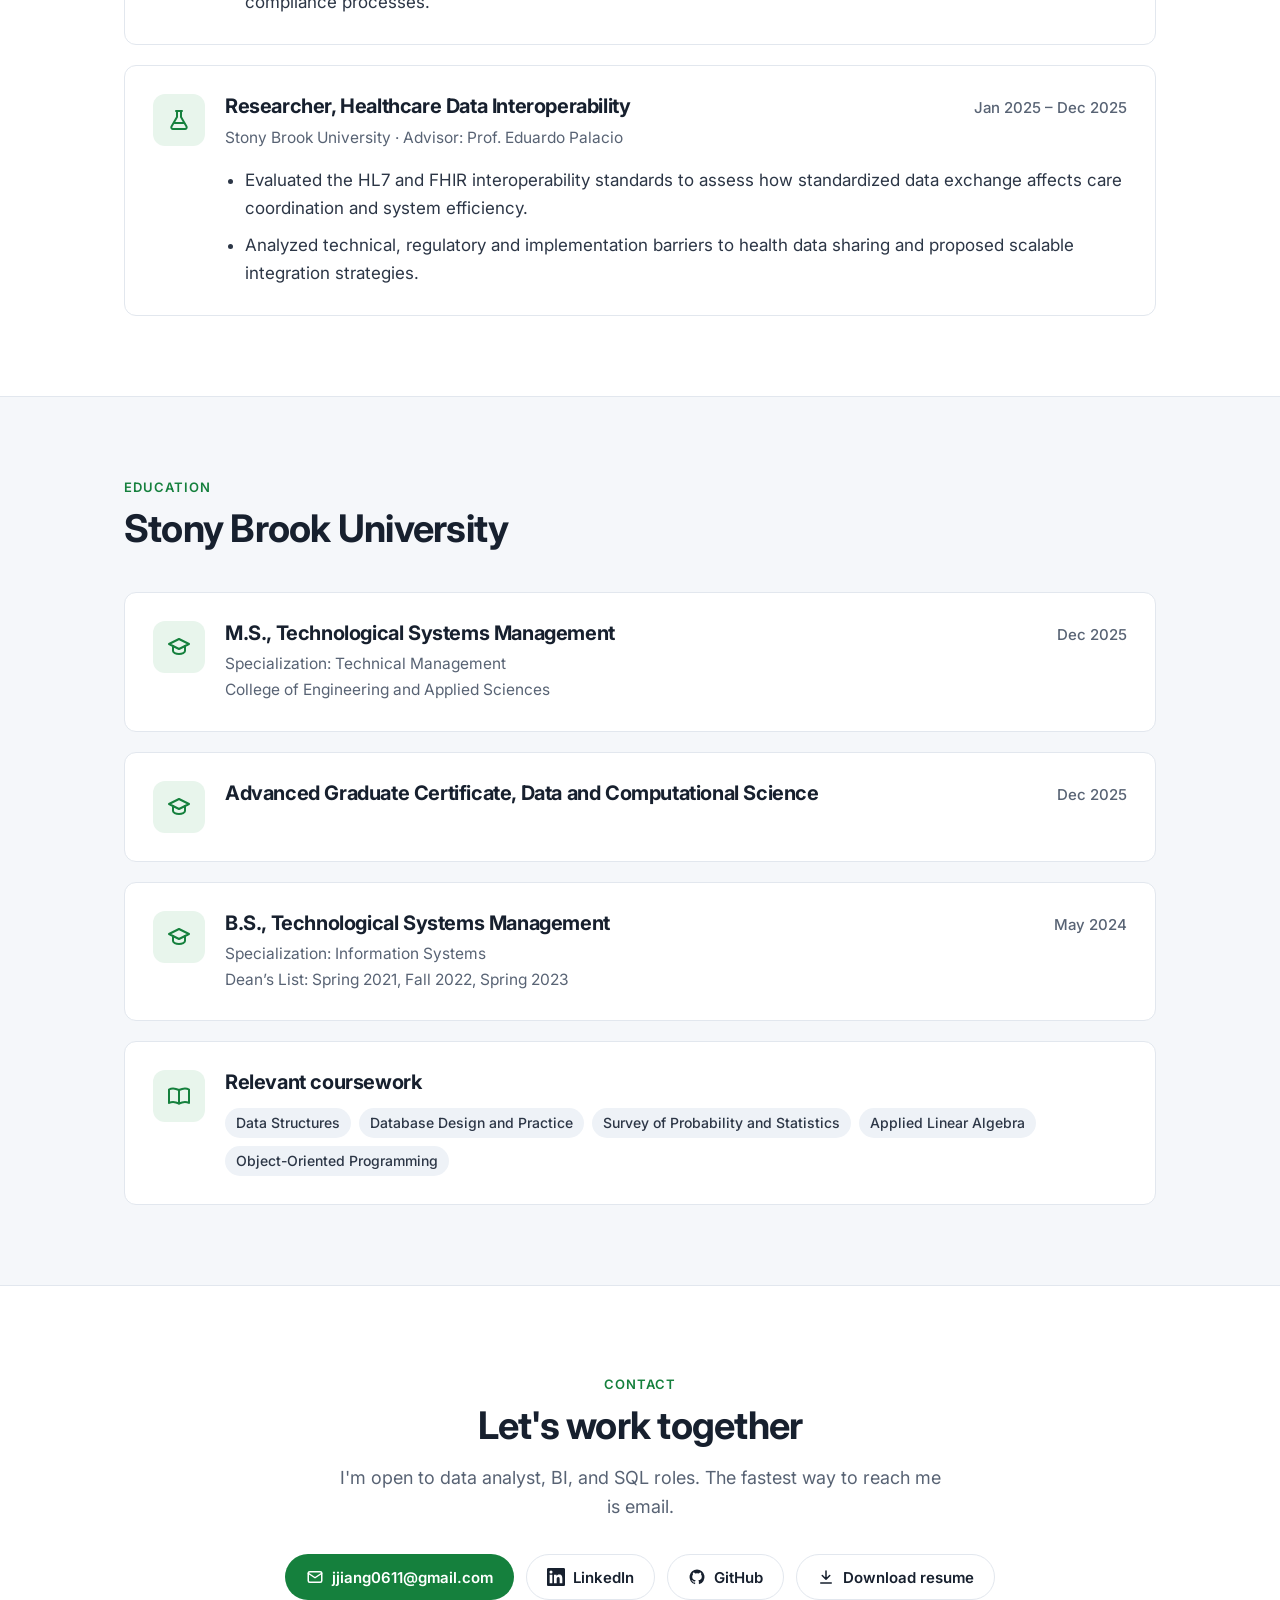
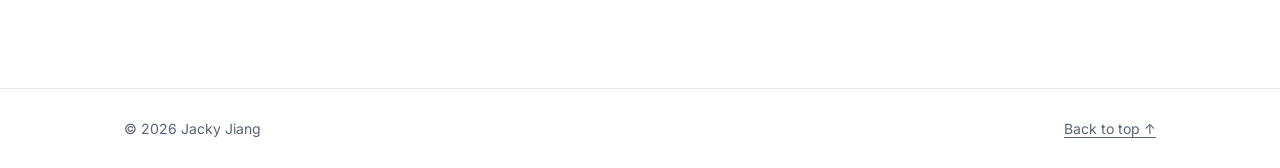
==== commit 2acd7337: "Add resume and match site content to it - Add assets/resume.pdf (phone number removed from the publi" ====
--- a/index.html
+++ b/index.html
@@ -3,12 +3,12 @@
 <head>
   <meta charset="utf-8">
   <meta name="viewport" content="width=device-width, initial-scale=1">
-  <title>J. Jiang | Data Analyst: SQL · Power BI · Python</title>
-  <meta name="description" content="J. Jiang, data analyst in New York. I turn messy operational data into clear reports and decisions, from NYC transit and traffic data to the sales records of a working store.">
+  <title>Jacky Jiang | Data Analyst: SQL · Power BI · Python</title>
+  <meta name="description" content="Jacky Jiang, data analyst in New York. I turn messy operational data into clear reports and decisions, from NYC transit and traffic data to the sales records of a working store.">
   <link rel="canonical" href="https://jjiang0611.github.io/Portfolio-Website/">
 
   <meta property="og:type" content="website">
-  <meta property="og:title" content="J. Jiang | Data Analyst: SQL · Power BI · Python">
+  <meta property="og:title" content="Jacky Jiang | Data Analyst: SQL · Power BI · Python">
   <meta property="og:description" content="I turn messy operational data into clear reports and decisions, from NYC transit and traffic data to the sales records of a working store.">
   <meta property="og:url" content="https://jjiang0611.github.io/Portfolio-Website/">
   <meta property="og:image" content="https://jjiang0611.github.io/Portfolio-Website/assets/img/og-image.png">
@@ -23,9 +23,9 @@
 <body>
   <a class="skip-link" href="#main">Skip to content</a>
 
-  <header class="nav" id="top">
+  <header class="nav">
     <div class="container">
-      <a class="brand" href="#top">J. Jiang<span>.</span></a>
+      <a class="brand" href="#top">Jacky Jiang<span>.</span></a>
       <button class="nav-toggle" type="button" aria-label="Open menu" aria-expanded="false" aria-controls="nav-links">
         <svg viewBox="0 0 24 24" fill="none" stroke="currentColor" stroke-width="2" stroke-linecap="round" aria-hidden="true"><path d="M4 7h16M4 12h16M4 17h16"/></svg>
       </button>
@@ -47,7 +47,7 @@
     <section class="hero" aria-labelledby="hero-name">
       <div class="container">
         <div>
-          <h1 id="hero-name">J. Jiang</h1>
+          <h1 id="hero-name">Jacky Jiang</h1>
           <p class="headline">Data Analyst | SQL · Power BI · Python</p>
           <p class="location">
             <svg viewBox="0 0 24 24" fill="none" stroke="currentColor" stroke-width="2" stroke-linecap="round" stroke-linejoin="round" aria-hidden="true"><path d="M12 21s-7-6.2-7-11.5a7 7 0 0 1 14 0C19 14.8 12 21 12 21z"/><circle cx="12" cy="9.5" r="2.5"/></svg>
@@ -59,7 +59,7 @@
               View projects
               <svg viewBox="0 0 24 24" fill="none" stroke="currentColor" stroke-width="2" stroke-linecap="round" stroke-linejoin="round" aria-hidden="true"><path d="M5 12h14M13 6l6 6-6 6"/></svg>
             </a>
-            <a class="btn btn-secondary" href="assets/resume.pdf" data-resume download>
+            <a class="btn btn-secondary" href="assets/resume.pdf" data-resume download="Jacky_Jiang_Resume.pdf">
               <svg viewBox="0 0 24 24" fill="none" stroke="currentColor" stroke-width="2" stroke-linecap="round" stroke-linejoin="round" aria-hidden="true"><path d="M12 4v11M7 10l5 5 5-5M5 20h14"/></svg>
               Download resume
             </a>
@@ -83,7 +83,7 @@
             </div>
             <div>
               <dt>Experience</dt>
-              <dd>Data &amp; Reporting Intern, MTA</dd>
+              <dd>MTA intern · Stony Brook researcher</dd>
             </div>
             <div>
               <dt>Featured work</dt>
@@ -102,8 +102,8 @@
           <h2 id="about-title">A little about me</h2>
         </div>
         <div class="about-body">
-          <p>I'm a data analyst with an M.S. in Technological Systems Management and a B.S. in Information Systems from Stony Brook University.</p>
-          <p>I like practical questions with messy data behind them: cleaning the data up, querying it, and turning it into charts and reports people can act on. I've done data and reporting work as an intern at an MTA bus depot, analyzed how NYC traffic changed after congestion pricing began, and built a point-of-sale system that a real store uses to record its sales and produce its reports.</p>
+          <p>I'm a data analyst with an M.S. and a B.S. in Technological Systems Management from Stony Brook University, plus an Advanced Graduate Certificate in Data and Computational Science.</p>
+          <p>I like practical questions with messy data behind them: cleaning the data up, querying it, and turning it into charts and reports people can act on. As an MTA intern I automated the tracking of disciplinary files with Excel and Python. I've also analyzed how NYC traffic changed after congestion pricing began, and built a point-of-sale system that a convenience store uses every day to record its sales and produce its reports.</p>
           <p>I'm looking for data analyst, BI, and SQL roles where I can help a team make better decisions with its data.</p>
         </div>
       </div>
@@ -125,6 +125,7 @@
             <ul class="tags">
               <li class="tag tag-detail">SQL <small>joins, aggregations, multi-table queries</small></li>
               <li class="tag">Microsoft Access</li>
+              <li class="tag">MySQL</li>
             </ul>
           </article>
 
@@ -156,7 +157,7 @@
           <article class="skill-card">
             <h3>
               <span class="skill-icon"><svg viewBox="0 0 24 24" fill="none" stroke="currentColor" stroke-width="2" stroke-linecap="round" stroke-linejoin="round" aria-hidden="true"><path d="M8 7l-5 5 5 5M16 7l5 5-5 5M14 4l-4 16"/></svg></span>
-              Programming
+              Programming &amp; Tools
             </h3>
             <ul class="tags">
               <li class="tag">Python</li>
@@ -164,6 +165,8 @@
               <li class="tag">C++</li>
               <li class="tag">JavaScript</li>
               <li class="tag">Tkinter apps</li>
+              <li class="tag">Jupyter</li>
+              <li class="tag">Git</li>
             </ul>
           </article>
 
@@ -198,7 +201,7 @@
             </div>
             <div class="project-body">
               <h3><a href="projects/congestion-pricing.html">NYC Congestion Pricing: What Changed on the Roads?</a></h3>
-              <p>Combined five MTA and NYC DOT datasets to see how traffic and transit shifted around NYC's January 2025 congestion-pricing launch. Built speed trends for each road and an interactive day-by-day speed map.</p>
+              <p>Combined five MTA and NYC DOT datasets to see how traffic and transit shifted around NYC's January 2025 congestion-pricing launch. Built daily speed trends for 9 bridge-approach road segments and an interactive day-by-day speed map.</p>
               <ul class="tags" aria-label="Tools">
                 <li class="tag">Python</li>
                 <li class="tag">Pandas</li>
@@ -217,8 +220,8 @@
               <img src="assets/img/pos-data-flow.svg" alt="Diagram: touchscreen checkout feeds a customer display, a receipt printer, and a JSON sale record that powers sales reports, PDF reports, and monthly backups." loading="lazy" width="800" height="450">
             </div>
             <div class="project-body">
-              <h3><a href="projects/pos-system.html">Point-of-Sale System for a Working Store</a></h3>
-              <p>Built a touchscreen checkout system that a real store uses today. It logs every sale as structured data and produces daily, weekly, and monthly sales reports, plus automatic monthly PDF reports and backups.</p>
+              <h3><a href="projects/pos-system.html">Point-of-Sale System for a Convenience Store</a></h3>
+              <p>Built a touchscreen checkout system now in daily use at a convenience store, processing 50–100 transactions a day. It logs every sale as structured data and produces daily, weekly, and monthly sales reports, plus automatic monthly PDF reports and backups.</p>
               <ul class="tags" aria-label="Tools">
                 <li class="tag">Python</li>
                 <li class="tag">Tkinter</li>
@@ -242,18 +245,34 @@
       <div class="container">
         <div class="section-head">
           <span class="eyebrow">Experience</span>
-          <h2 id="experience-title">Where I've worked</h2>
+          <h2 id="experience-title">Work and research</h2>
         </div>
         <div class="entries">
           <article class="entry">
             <div class="entry-icon"><svg viewBox="0 0 24 24" fill="none" stroke="currentColor" stroke-width="2" stroke-linecap="round" stroke-linejoin="round" aria-hidden="true"><rect x="4" y="3" width="16" height="15" rx="3"/><path d="M4 11h16M8 18v3M16 18v3"/><circle cx="8" cy="14.5" r="0.6" fill="currentColor"/><circle cx="16" cy="14.5" r="0.6" fill="currentColor"/></svg></div>
             <div>
-              <h3>Data &amp; Reporting Intern</h3>
-              <p class="org">MTA · Casey Stengel Bus Depot · Queens, NY</p>
+              <div class="entry-head">
+                <h3>Intern</h3>
+                <span class="entry-date">Jul 2024 – Aug 2024</span>
+              </div>
+              <p class="org">MTA · Casey Stengel Bus Depot · Flushing, NY</p>
               <ul>
-                <li>Supported depot reporting by organizing, cleaning, and summarizing operational data.</li>
-                <li>Used Excel (pivot tables, lookups, formulas) and Microsoft Access to build and maintain reports for depot staff.</li>
-                <li>Saw firsthand how transit operations data is collected and used, context I later brought to my analysis of NYC congestion pricing.</li>
+                <li>Automated tracking of about 30 disciplinary files a day using Excel and Python, cutting daily sorting time from 30–60 minutes to about 10 minutes.</li>
+                <li>Maintained and updated records for 50+ bus operators across Excel and the internal UTS system to support compliance processes.</li>
+              </ul>
+            </div>
+          </article>
+          <article class="entry">
+            <div class="entry-icon"><svg viewBox="0 0 24 24" fill="none" stroke="currentColor" stroke-width="2" stroke-linecap="round" stroke-linejoin="round" aria-hidden="true"><path d="M9 3h6M10 3v6L4.5 18.5A1.7 1.7 0 0 0 6 21h12a1.7 1.7 0 0 0 1.5-2.5L14 9V3"/><path d="M7.5 15h9"/></svg></div>
+            <div>
+              <div class="entry-head">
+                <h3>Researcher, Healthcare Data Interoperability</h3>
+                <span class="entry-date">Jan 2025 – Dec 2025</span>
+              </div>
+              <p class="org">Stony Brook University · Advisor: Prof. Eduardo Palacio</p>
+              <ul>
+                <li>Evaluated the HL7 and FHIR interoperability standards to assess how standardized data exchange affects care coordination and system efficiency.</li>
+                <li>Analyzed technical, regulatory and implementation barriers to health data sharing and proposed scalable integration strategies.</li>
               </ul>
             </div>
           </article>
@@ -268,19 +287,47 @@
           <span class="eyebrow">Education</span>
           <h2 id="education-title">Stony Brook University</h2>
         </div>
-        <div class="edu-grid">
+        <div class="entries">
           <article class="entry">
             <div class="entry-icon"><svg viewBox="0 0 24 24" fill="none" stroke="currentColor" stroke-width="2" stroke-linecap="round" stroke-linejoin="round" aria-hidden="true"><path d="M2 9l10-5 10 5-10 5z"/><path d="M6 11v5c0 1.5 2.7 3 6 3s6-1.5 6-3v-5"/></svg></div>
             <div>
-              <h3>M.S., Technological Systems Management</h3>
-              <p class="org">Stony Brook University (SUNY)<br>College of Engineering and Applied Sciences</p>
+              <div class="entry-head">
+                <h3>M.S., Technological Systems Management</h3>
+                <span class="entry-date">Dec 2025</span>
+              </div>
+              <p class="org">Specialization: Technical Management<br>College of Engineering and Applied Sciences</p>
             </div>
           </article>
           <article class="entry">
             <div class="entry-icon"><svg viewBox="0 0 24 24" fill="none" stroke="currentColor" stroke-width="2" stroke-linecap="round" stroke-linejoin="round" aria-hidden="true"><path d="M2 9l10-5 10 5-10 5z"/><path d="M6 11v5c0 1.5 2.7 3 6 3s6-1.5 6-3v-5"/></svg></div>
             <div>
-              <h3>B.S., Information Systems</h3>
-              <p class="org">Stony Brook University (SUNY)</p>
+              <div class="entry-head">
+                <h3>Advanced Graduate Certificate, Data and Computational Science</h3>
+                <span class="entry-date">Dec 2025</span>
+              </div>
+            </div>
+          </article>
+          <article class="entry">
+            <div class="entry-icon"><svg viewBox="0 0 24 24" fill="none" stroke="currentColor" stroke-width="2" stroke-linecap="round" stroke-linejoin="round" aria-hidden="true"><path d="M2 9l10-5 10 5-10 5z"/><path d="M6 11v5c0 1.5 2.7 3 6 3s6-1.5 6-3v-5"/></svg></div>
+            <div>
+              <div class="entry-head">
+                <h3>B.S., Technological Systems Management</h3>
+                <span class="entry-date">May 2024</span>
+              </div>
+              <p class="org">Specialization: Information Systems<br>Dean’s List: Spring 2021, Fall 2022, Spring 2023</p>
+            </div>
+          </article>
+          <article class="entry">
+            <div class="entry-icon"><svg viewBox="0 0 24 24" fill="none" stroke="currentColor" stroke-width="2" stroke-linecap="round" stroke-linejoin="round" aria-hidden="true"><path d="M2 5.5C4.5 4 8 4 12 6c4-2 7.5-2 10-.5V19c-2.5-1.5-6-1.5-10 .5-4-2-7.5-2-10-.5z"/><path d="M12 6v13.5"/></svg></div>
+            <div>
+              <h3>Relevant coursework</h3>
+              <ul class="tags coursework" aria-label="Relevant coursework">
+                <li class="tag">Data Structures</li>
+                <li class="tag">Database Design and Practice</li>
+                <li class="tag">Survey of Probability and Statistics</li>
+                <li class="tag">Applied Linear Algebra</li>
+                <li class="tag">Object-Oriented Programming</li>
+              </ul>
             </div>
           </article>
         </div>
@@ -298,11 +345,15 @@
             <svg viewBox="0 0 24 24" fill="none" stroke="currentColor" stroke-width="2" stroke-linecap="round" stroke-linejoin="round" aria-hidden="true"><rect x="3" y="5" width="18" height="14" rx="2"/><path d="M3 7l9 6 9-6"/></svg>
             jjiang0611@gmail.com
           </a>
+          <a class="btn btn-secondary" href="https://www.linkedin.com/in/jiang-jacky" target="_blank" rel="noopener">
+            <svg viewBox="0 0 24 24" fill="currentColor" aria-hidden="true"><path d="M20.45 20.45h-3.56v-5.57c0-1.33-.03-3.04-1.85-3.04-1.85 0-2.14 1.45-2.14 2.94v5.67H9.35V9h3.41v1.56h.05c.48-.9 1.64-1.85 3.37-1.85 3.6 0 4.27 2.37 4.27 5.46v6.28zM5.34 7.43a2.06 2.06 0 1 1 0-4.13 2.06 2.06 0 0 1 0 4.13zM7.12 20.45H3.56V9h3.56v11.45zM22.22 0H1.77C.79 0 0 .77 0 1.73v20.54C0 23.23.79 24 1.77 24h20.45c.98 0 1.78-.77 1.78-1.73V1.73C24 .77 23.2 0 22.22 0z"/></svg>
+            LinkedIn
+          </a>
           <a class="btn btn-secondary" href="https://github.com/jjiang0611" target="_blank" rel="noopener">
             <svg viewBox="0 0 24 24" fill="currentColor" aria-hidden="true"><path d="M12 2a10 10 0 0 0-3.16 19.49c.5.09.68-.22.68-.48v-1.7c-2.78.6-3.37-1.34-3.37-1.34-.45-1.16-1.11-1.47-1.11-1.47-.91-.62.07-.6.07-.6 1 .07 1.53 1.03 1.53 1.03.9 1.52 2.34 1.08 2.91.83.09-.65.35-1.09.63-1.34-2.22-.25-4.55-1.11-4.55-4.94 0-1.09.39-1.98 1.03-2.68-.1-.25-.45-1.27.1-2.64 0 0 .84-.27 2.75 1.02a9.56 9.56 0 0 1 5 0c1.91-1.29 2.75-1.02 2.75-1.02.55 1.37.2 2.39.1 2.64.64.7 1.03 1.59 1.03 2.68 0 3.84-2.34 4.69-4.57 4.93.36.31.68.92.68 1.85v2.75c0 .27.18.58.69.48A10 10 0 0 0 12 2z"/></svg>
             GitHub
           </a>
-          <a class="btn btn-secondary" href="assets/resume.pdf" data-resume download>
+          <a class="btn btn-secondary" href="assets/resume.pdf" data-resume download="Jacky_Jiang_Resume.pdf">
             <svg viewBox="0 0 24 24" fill="none" stroke="currentColor" stroke-width="2" stroke-linecap="round" stroke-linejoin="round" aria-hidden="true"><path d="M12 4v11M7 10l5 5 5-5M5 20h14"/></svg>
             Download resume
           </a>
@@ -313,7 +364,7 @@
 
   <footer class="footer">
     <div class="container">
-      <span>© <span data-year>2026</span> J. Jiang</span>
+      <span>© <span data-year>2026</span> Jacky Jiang</span>
       <a href="#top">Back to top ↑</a>
     </div>
   </footer>
--- a/assets/css/style.css
+++ b/assets/css/style.css
@@ -601,6 +601,21 @@
   font-weight: 700;
 }
 
+.entry-head {
+  display: flex;
+  align-items: baseline;
+  justify-content: space-between;
+  flex-wrap: wrap;
+  gap: 2px 16px;
+}
+
+.entry-date {
+  color: var(--muted);
+  font-size: 15px;
+  font-weight: 500;
+  white-space: nowrap;
+}
+
 .entry .org {
   margin: 4px 0 0;
   color: var(--muted);
@@ -617,10 +632,13 @@
   margin-top: 8px;
 }
 
-.edu-grid {
-  display: grid;
-  grid-template-columns: repeat(2, minmax(0, 1fr));
-  gap: 20px;
+.entry .tags {
+  margin-top: 14px;
+  padding-left: 0;
+}
+
+.entry .tags li + li {
+  margin-top: 0;
 }
 
 /* --- Contact ------------------------------------------------------------- */
@@ -861,7 +879,6 @@
   }
 
   .projects-grid,
-  .edu-grid,
   .skills-grid {
     grid-template-columns: 1fr;
   }
@@ -885,6 +902,11 @@
   .entry-icon {
     width: 44px;
     height: 44px;
+  }
+
+  .entry-head {
+    flex-direction: column;
+    gap: 2px;
   }
 
   .skill-card,
